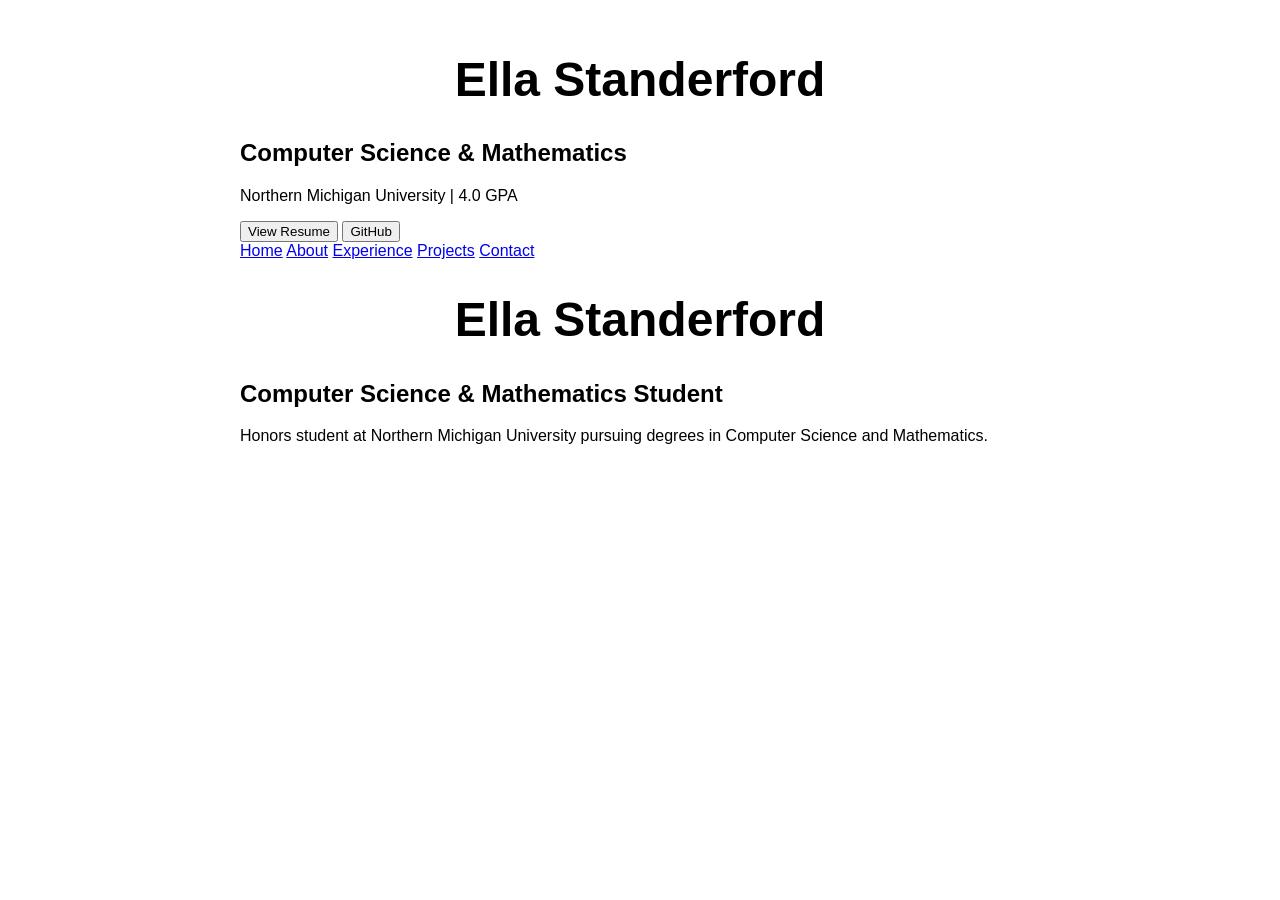
==== index.html @ e2005fe9 "Added homepage content" ====
<!DOCTYPE html>
<html lang="en">
<head>
    <meta charset="UTF-8">
    <meta name="viewport" content="width=device-width, initial-scale=1.0">
    <title>Ella Standerford</title>
    <link rel="stylesheet" href="css/styles.css">
</head>
<body>
	<h1>Ella Standerford</h1>

	<h2>Computer Science & Mathematics</h2>

	<p>Northern Michigan University | 4.0 GPA</p>

	<button>View Resume</button>
	<button>GitHub</button>

<nav>
    <a href="index.html">Home</a>
    <a href="about.html">About</a>
    <a href="experience.html">Experience</a>
    <a href="projects.html">Projects</a>
    <a href="contact.html">Contact</a>
</nav>

<header>
    <h1>Ella Standerford</h1>
    <h2>Computer Science & Mathematics Student</h2>
</header>

<section>
    <p>
        Honors student at Northern Michigan University pursuing degrees
        in Computer Science and Mathematics.
    </p>
</section>

</body>
</html>
---- css/styles.css ----
body {
    font-family: Arial, sans-serif;
    max-width: 800px;
    margin: auto;
    padding: 20px;
}

h1 {
    text-align: center;
    font-size: 48px;
}
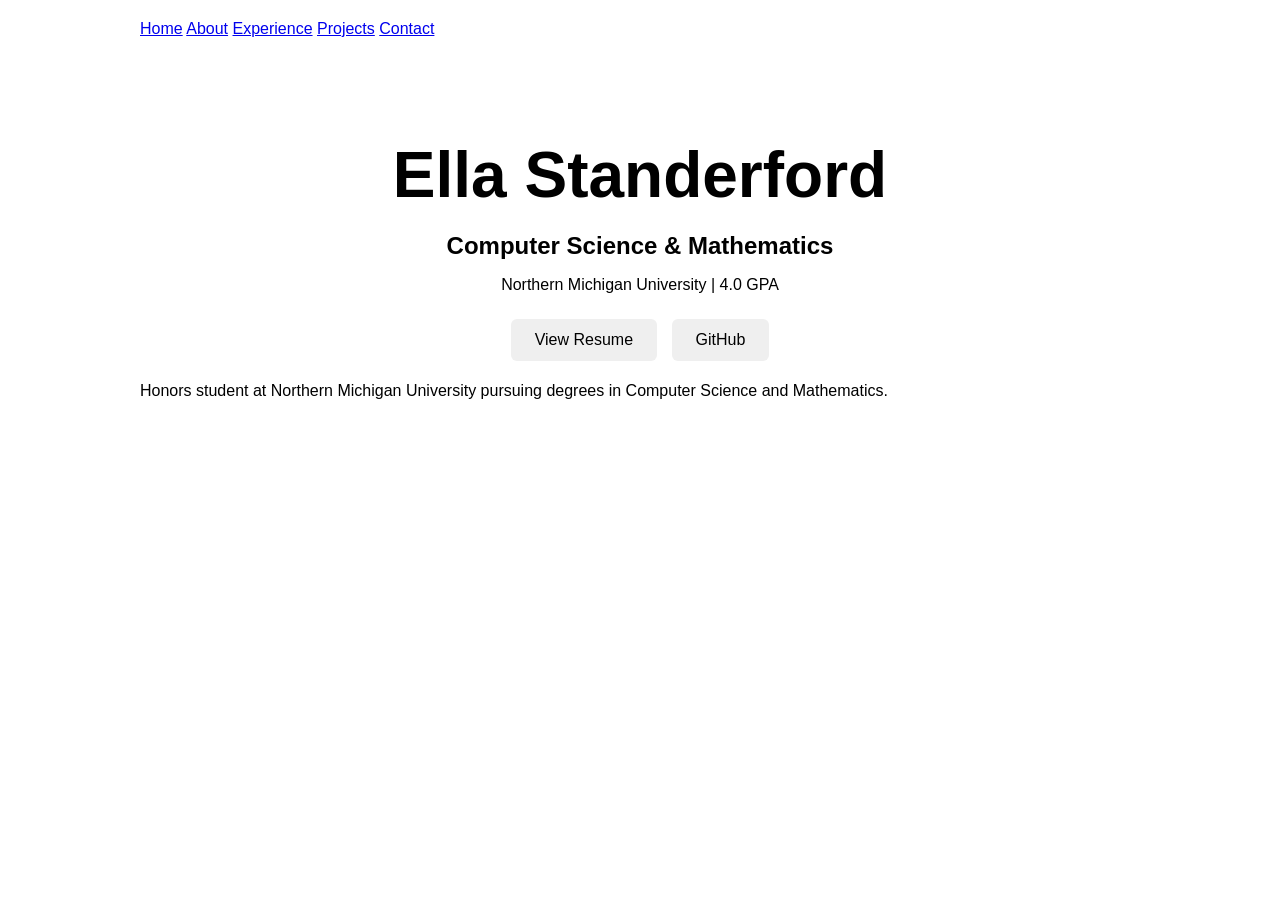
==== commit c9532e0d: "Styled homepage hero section" ====
--- a/index.html
+++ b/index.html
@@ -7,14 +7,6 @@
     <link rel="stylesheet" href="css/styles.css">
 </head>
 <body>
-	<h1>Ella Standerford</h1>
-
-	<h2>Computer Science & Mathematics</h2>
-
-	<p>Northern Michigan University | 4.0 GPA</p>
-
-	<button>View Resume</button>
-	<button>GitHub</button>
 
 <nav>
     <a href="index.html">Home</a>
@@ -24,10 +16,18 @@
     <a href="contact.html">Contact</a>
 </nav>
 
-<header>
+<div class="hero">
+
     <h1>Ella Standerford</h1>
-    <h2>Computer Science & Mathematics Student</h2>
-</header>
+
+    <h2>Computer Science & Mathematics</h2>
+
+    <p>Northern Michigan University | 4.0 GPA</p>
+
+    <button>View Resume</button>
+    <button>GitHub</button>
+
+</div>
 
 <section>
     <p>
@@ -37,4 +37,5 @@
 </section>
 
 </body>
-</html>+</html>
+
--- a/css/styles.css
+++ b/css/styles.css
@@ -8,4 +8,39 @@
 h1 {
     text-align: center;
     font-size: 48px;
-}+}
+
+body {
+    font-family: Arial, sans-serif;
+    max-width: 1000px;
+    margin: auto;
+    padding: 20px;
+}
+
+.hero {
+    text-align: center;
+    margin-top: 100px;
+}
+
+.hero h1 {
+    font-size: 4rem;
+    margin-bottom: 10px;
+}
+
+.hero h2 {
+    margin-bottom: 10px;
+}
+
+.hero p {
+    margin-bottom: 20px;
+}
+
+button {
+    padding: 12px 24px;
+    margin: 5px;
+    font-size: 16px;
+    border: none;
+    border-radius: 6px;
+    cursor: pointer;
+}
+
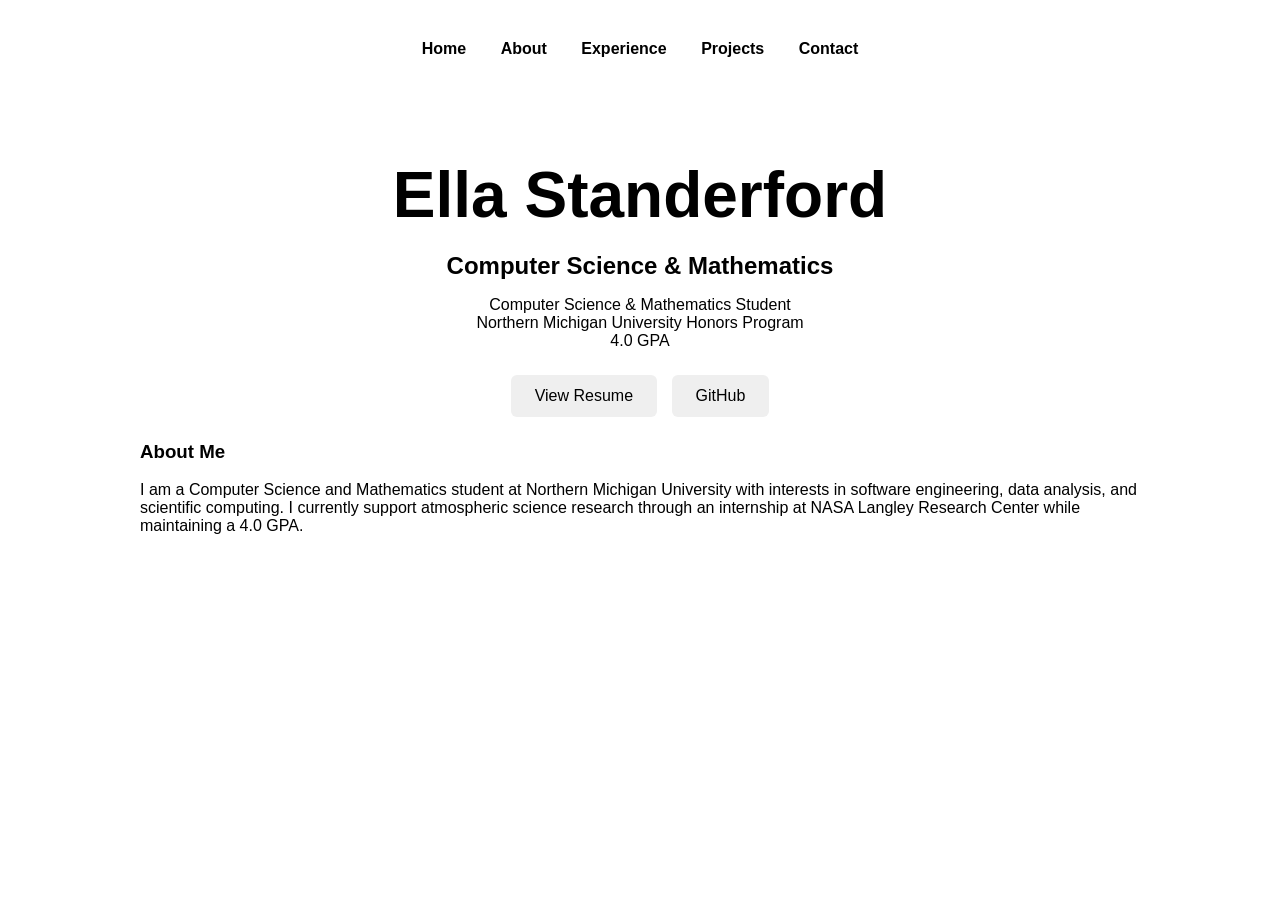
==== commit d96b8696: "Improved homepage layout" ====
--- a/index.html
+++ b/index.html
@@ -22,7 +22,11 @@
 
     <h2>Computer Science & Mathematics</h2>
 
-    <p>Northern Michigan University | 4.0 GPA</p>
+    <p>
+	    Computer Science & Mathematics Student<br>
+	    Northern Michigan University Honors Program<br>
+	    4.0 GPA
+</p>
 
     <button>View Resume</button>
     <button>GitHub</button>
@@ -30,9 +34,14 @@
 </div>
 
 <section>
+    <h3>About Me</h3>
+
     <p>
-        Honors student at Northern Michigan University pursuing degrees
-        in Computer Science and Mathematics.
+        I am a Computer Science and Mathematics student at Northern
+        Michigan University with interests in software engineering,
+        data analysis, and scientific computing. I currently support
+        atmospheric science research through an internship at NASA
+        Langley Research Center while maintaining a 4.0 GPA.
     </p>
 </section>
 
--- a/css/styles.css
+++ b/css/styles.css
@@ -1,10 +1,3 @@
-body {
-    font-family: Arial, sans-serif;
-    max-width: 800px;
-    margin: auto;
-    padding: 20px;
-}
-
 h1 {
     text-align: center;
     font-size: 48px;
@@ -44,3 +37,14 @@
     cursor: pointer;
 }
 
+nav {
+    text-align: center;
+    margin-top: 20px;
+}
+
+nav a {
+    text-decoration: none;
+    margin: 0 15px;
+    color: black;
+    font-weight: bold;
+}
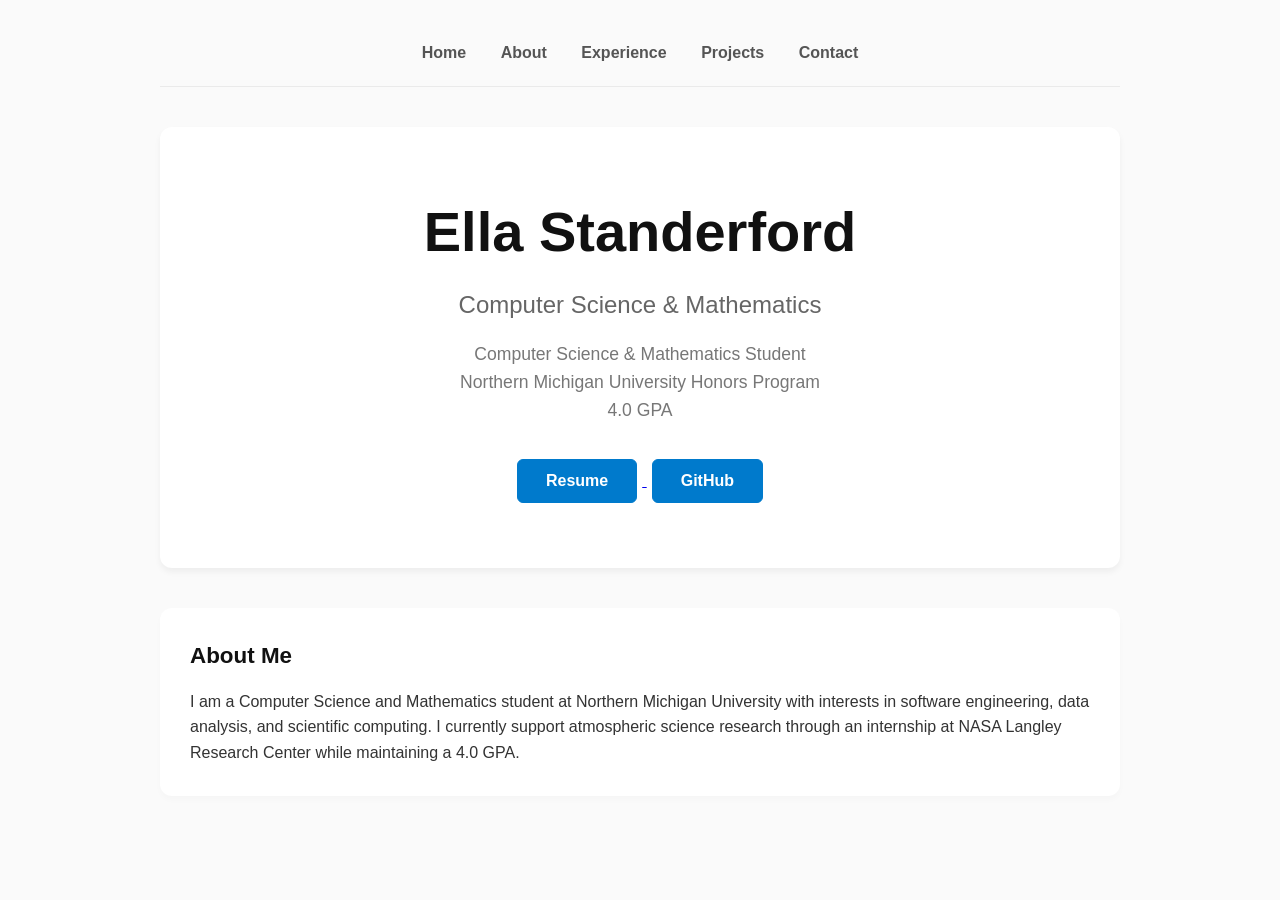
==== commit 2e712173: "Cleaned up and added to existing" ====
--- a/index.html
+++ b/index.html
@@ -28,8 +28,13 @@
 	    4.0 GPA
 </p>
 
-    <button>View Resume</button>
-    <button>GitHub</button>
+    <a href="resume.pdf" target="_blank">
+	    <button>Resume</button>
+	</a>
+
+	<a href="https://github.com/ellastanderford" target="_blank">
+	    <button>GitHub</button>
+</a>
 
 </div>
 
@@ -45,6 +50,8 @@
     </p>
 </section>
 
+
+
 </body>
 </html>
 
--- a/css/styles.css
+++ b/css/styles.css
@@ -1,50 +1,208 @@
-h1 {
-    text-align: center;
-    font-size: 48px;
+/* --- Global Styles & Reset --- */
+* {
+    box-sizing: border-box;
+    margin: 0;
+    padding: 0;
 }
 
 body {
-    font-family: Arial, sans-serif;
+    font-family: 'Segoe UI', Arial, sans-serif;
     max-width: 1000px;
     margin: auto;
     padding: 20px;
-}
-
-.hero {
-    text-align: center;
-    margin-top: 100px;
-}
-
-.hero h1 {
-    font-size: 4rem;
-    margin-bottom: 10px;
-}
-
-.hero h2 {
-    margin-bottom: 10px;
-}
-
-.hero p {
-    margin-bottom: 20px;
-}
-
-button {
-    padding: 12px 24px;
-    margin: 5px;
-    font-size: 16px;
-    border: none;
-    border-radius: 6px;
-    cursor: pointer;
-}
-
+    color: #333;
+    line-height: 1.6;
+    background-color: #fafafa;
+}
+
+h1, h2, h3, h4 {
+    color: #111;
+}
+
+h1 {
+    text-align: center;
+    font-size: 2.5rem;
+    margin: 40px 0 20px 0;
+}
+
+/* --- Navigation System --- */
 nav {
     text-align: center;
-    margin-top: 20px;
+    margin: 20px 0 40px 0;
+    padding-bottom: 20px;
+    border-bottom: 1px solid #eaeaea;
 }
 
 nav a {
     text-decoration: none;
     margin: 0 15px;
-    color: black;
+    color: #555;
+    font-weight: 600;
+    transition: color 0.2s ease;
+}
+
+nav a:hover {
+    color: #007acc; /* Modern tech blue accent */
+}
+
+/* --- Hero Layout --- */
+.hero {
+    text-align: center;
+    padding: 60px 20px;
+    background: #ffffff;
+    border-radius: 12px;
+    box-shadow: 0 4px 6px rgba(0,0,0,0.05);
+    margin-bottom: 40px;
+}
+
+.hero h1 {
+    font-size: 3.5rem;
+    margin: 0 0 10px 0;
+}
+
+.hero h2 {
+    font-size: 1.5rem;
+    color: #666;
+    font-weight: 400;
+    margin-bottom: 15px;
+}
+
+.hero p {
+    font-size: 1.1rem;
+    color: #777;
+    margin-bottom: 30px;
+}
+
+/* --- UI Buttons --- */
+button {
+    padding: 12px 28px;
+    margin: 5px;
+    font-size: 16px;
+    font-weight: 600;
+    border: 1px solid #007acc;
+    border-radius: 6px;
+    cursor: pointer;
+    background-color: #007acc;
+    color: white;
+    transition: all 0.2s ease;
+}
+
+button:hover {
+    background-color: #005999;
+    border-color: #005999;
+    transform: translateY(-1px);
+}
+
+/* --- Core Structure Blocks --- */
+.content-container {
+    padding: 0 20px;
+    max-width: 850px;
+    margin: auto;
+}
+
+section {
+    margin-bottom: 40px;
+    background: white;
+    padding: 30px;
+    border-radius: 12px;
+    box-shadow: 0 4px 6px rgba(0,0,0,0.02);
+}
+
+section h3 {
+    margin-bottom: 15px;
+    font-size: 1.4rem;
+}
+
+/* --- Grid Display for Projects --- */
+.projects-grid {
+    display: grid;
+    grid-template-columns: repeat(auto-fit, minmax(350px, 1fr));
+    gap: 20px;
+    margin-top: 30px;
+}
+
+.project-card {
+    background: white;
+    border: 1px solid #e1e1e1;
+    border-radius: 8px;
+    padding: 25px;
+    display: flex;
+    flex-direction: column;
+    justify-content: space-between;
+    transition: transform 0.2s ease, box-shadow 0.2s ease;
+}
+
+.project-card:hover {
+    transform: translateY(-4px);
+    box-shadow: 0 8px 15px rgba(0,0,0,0.06);
+}
+
+.tech-stack {
+    font-family: monospace;
+    font-size: 0.9rem;
+    color: #007acc;
+    margin: 5px 0 15px 0;
     font-weight: bold;
+}
+
+.project-link {
+    text-decoration: none;
+    color: #007acc;
+    font-weight: bold;
+    margin-top: 15px;
+    display: inline-block;
+}
+
+/* --- Professional Experience Timeline Layout --- */
+.timeline-item {
+    background: white;
+    padding: 25px;
+    border-radius: 8px;
+    border-left: 4px solid #007acc;
+    margin-bottom: 25px;
+    box-shadow: 0 2px 4px rgba(0,0,0,0.02);
+}
+
+.timeline-item h3 {
+    font-size: 1.3rem;
+}
+
+.timeline-item h4 {
+    color: #555;
+    font-weight: 500;
+    margin-top: 5px;
+}
+
+.timeline-item .date {
+    font-style: italic;
+    color: #888;
+    margin-bottom: 15px;
+    font-size: 0.9rem;
+}
+
+.timeline-item ul, .education-highlights ul {
+    margin-left: 20px;
+}
+
+.timeline-item li, .education-highlights li {
+    margin-bottom: 8px;
+}
+
+/* --- Contact Format Block --- */
+.contact-page {
+    text-align: center;
+}
+
+.contact-links {
+    margin-top: 30px;
+    font-size: 1.2rem;
+}
+
+.contact-links a {
+    color: #007acc;
+    text-decoration: none;
+}
+
+.contact-links a:hover {
+    text-decoration: underline;
 }
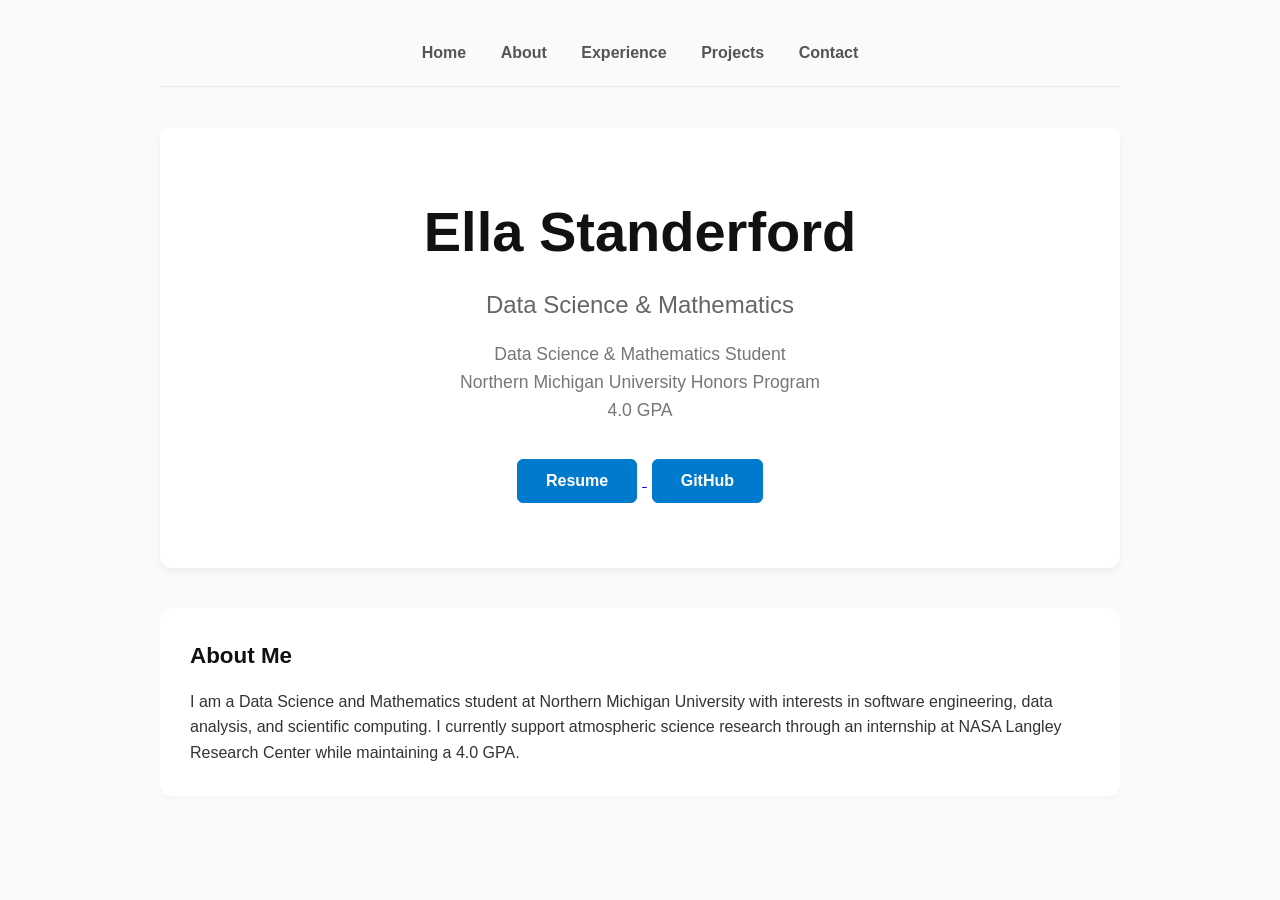
==== commit 0244a1da: "Changed major" ====
--- a/index.html
+++ b/index.html
@@ -20,15 +20,15 @@
 
     <h1>Ella Standerford</h1>
 
-    <h2>Computer Science & Mathematics</h2>
+    <h2>Data Science & Mathematics</h2>
 
     <p>
-	    Computer Science & Mathematics Student<br>
+	    Data Science & Mathematics Student<br>
 	    Northern Michigan University Honors Program<br>
 	    4.0 GPA
 </p>
 
-    <a href="resume.pdf" target="_blank">
+    <a href="Ella Standerford - Resume (9.25.26).pdf" target="_blank">
 	    <button>Resume</button>
 	</a>
 
@@ -42,7 +42,7 @@
     <h3>About Me</h3>
 
     <p>
-        I am a Computer Science and Mathematics student at Northern
+        I am a Data Science and Mathematics student at Northern
         Michigan University with interests in software engineering,
         data analysis, and scientific computing. I currently support
         atmospheric science research through an internship at NASA
